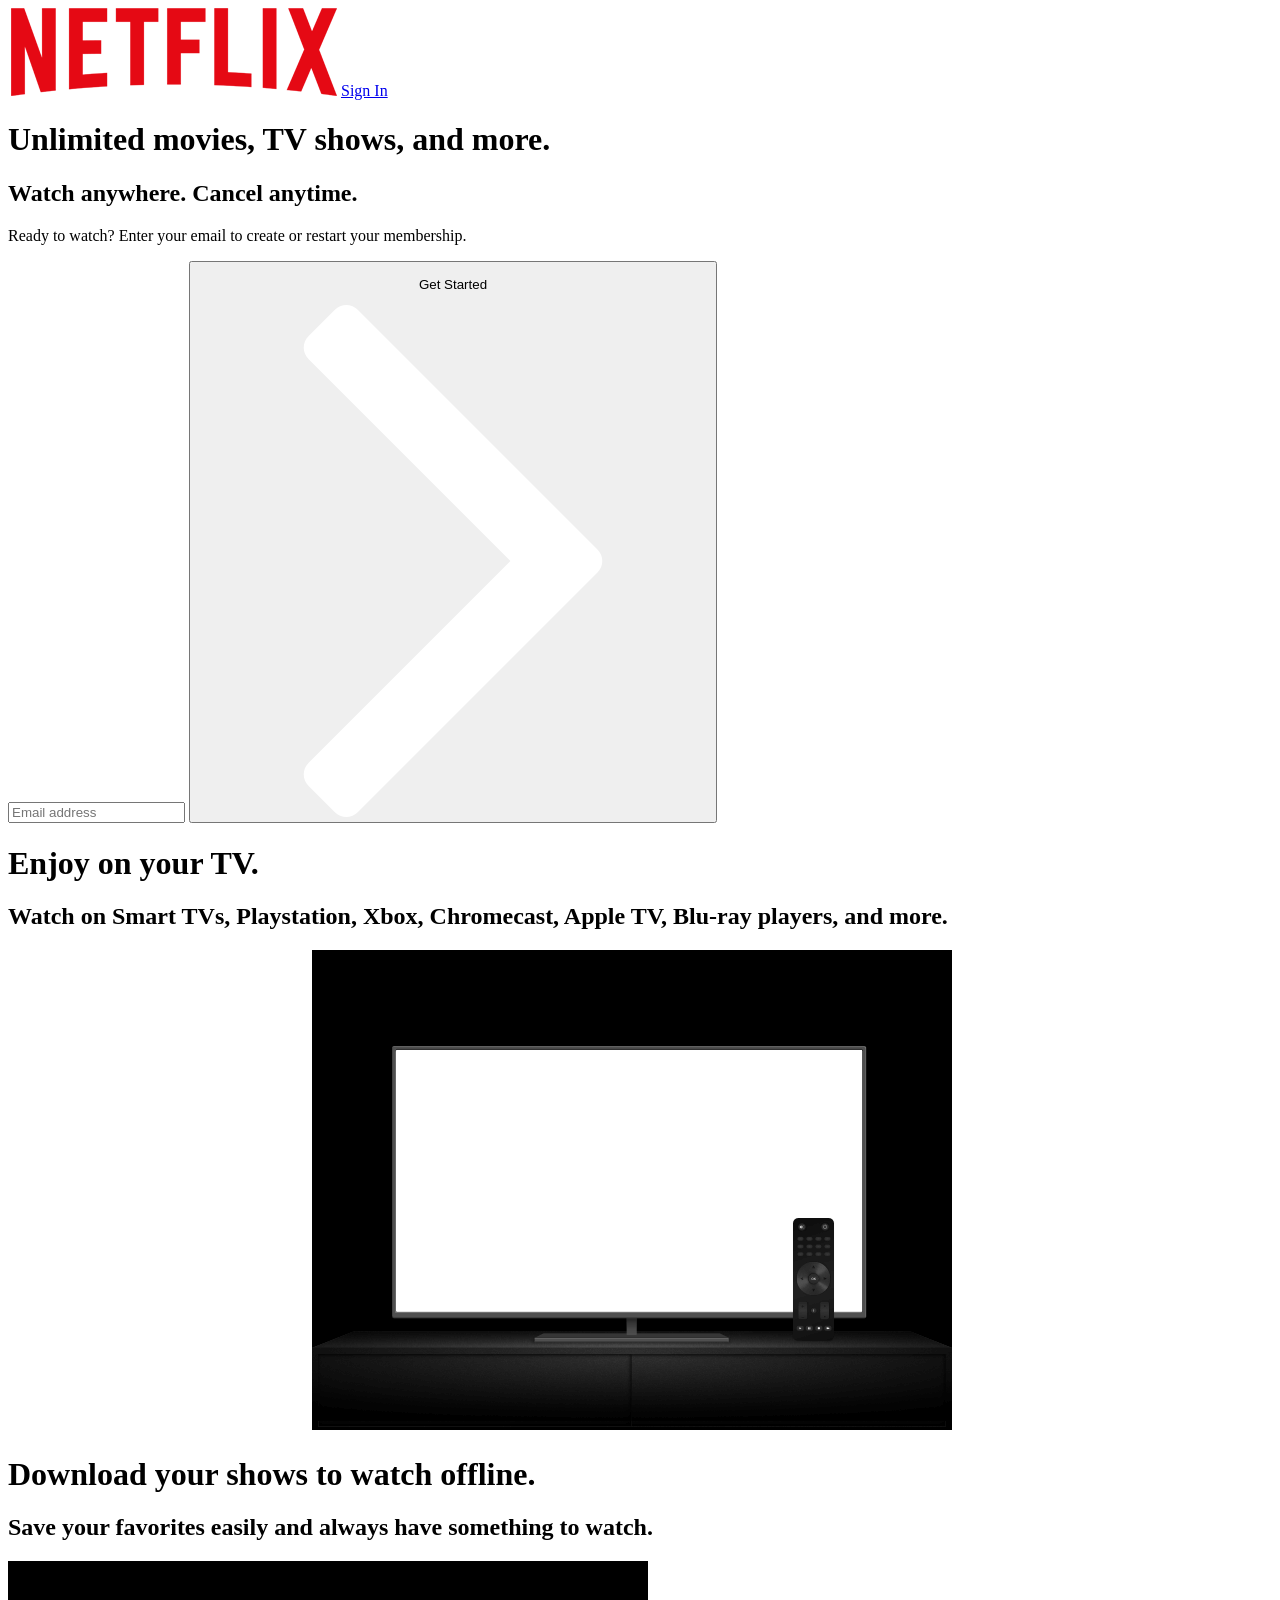
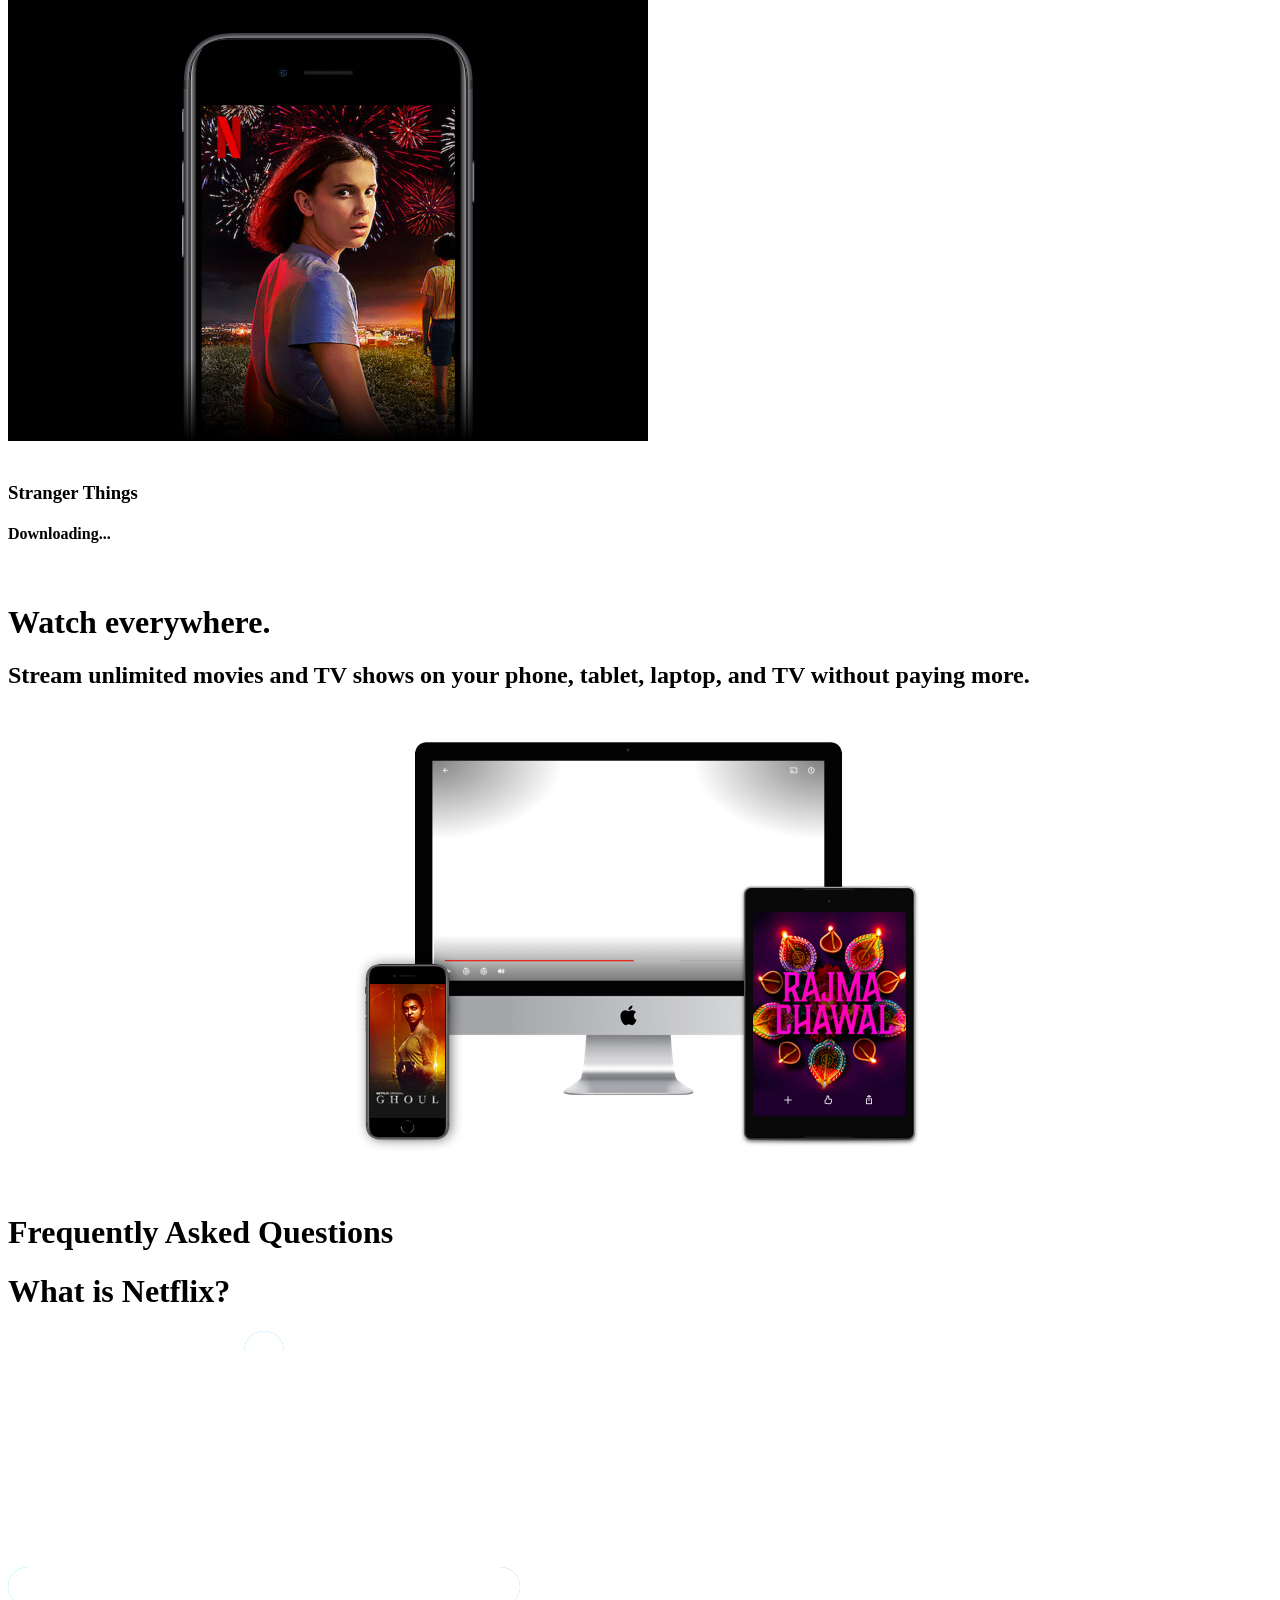
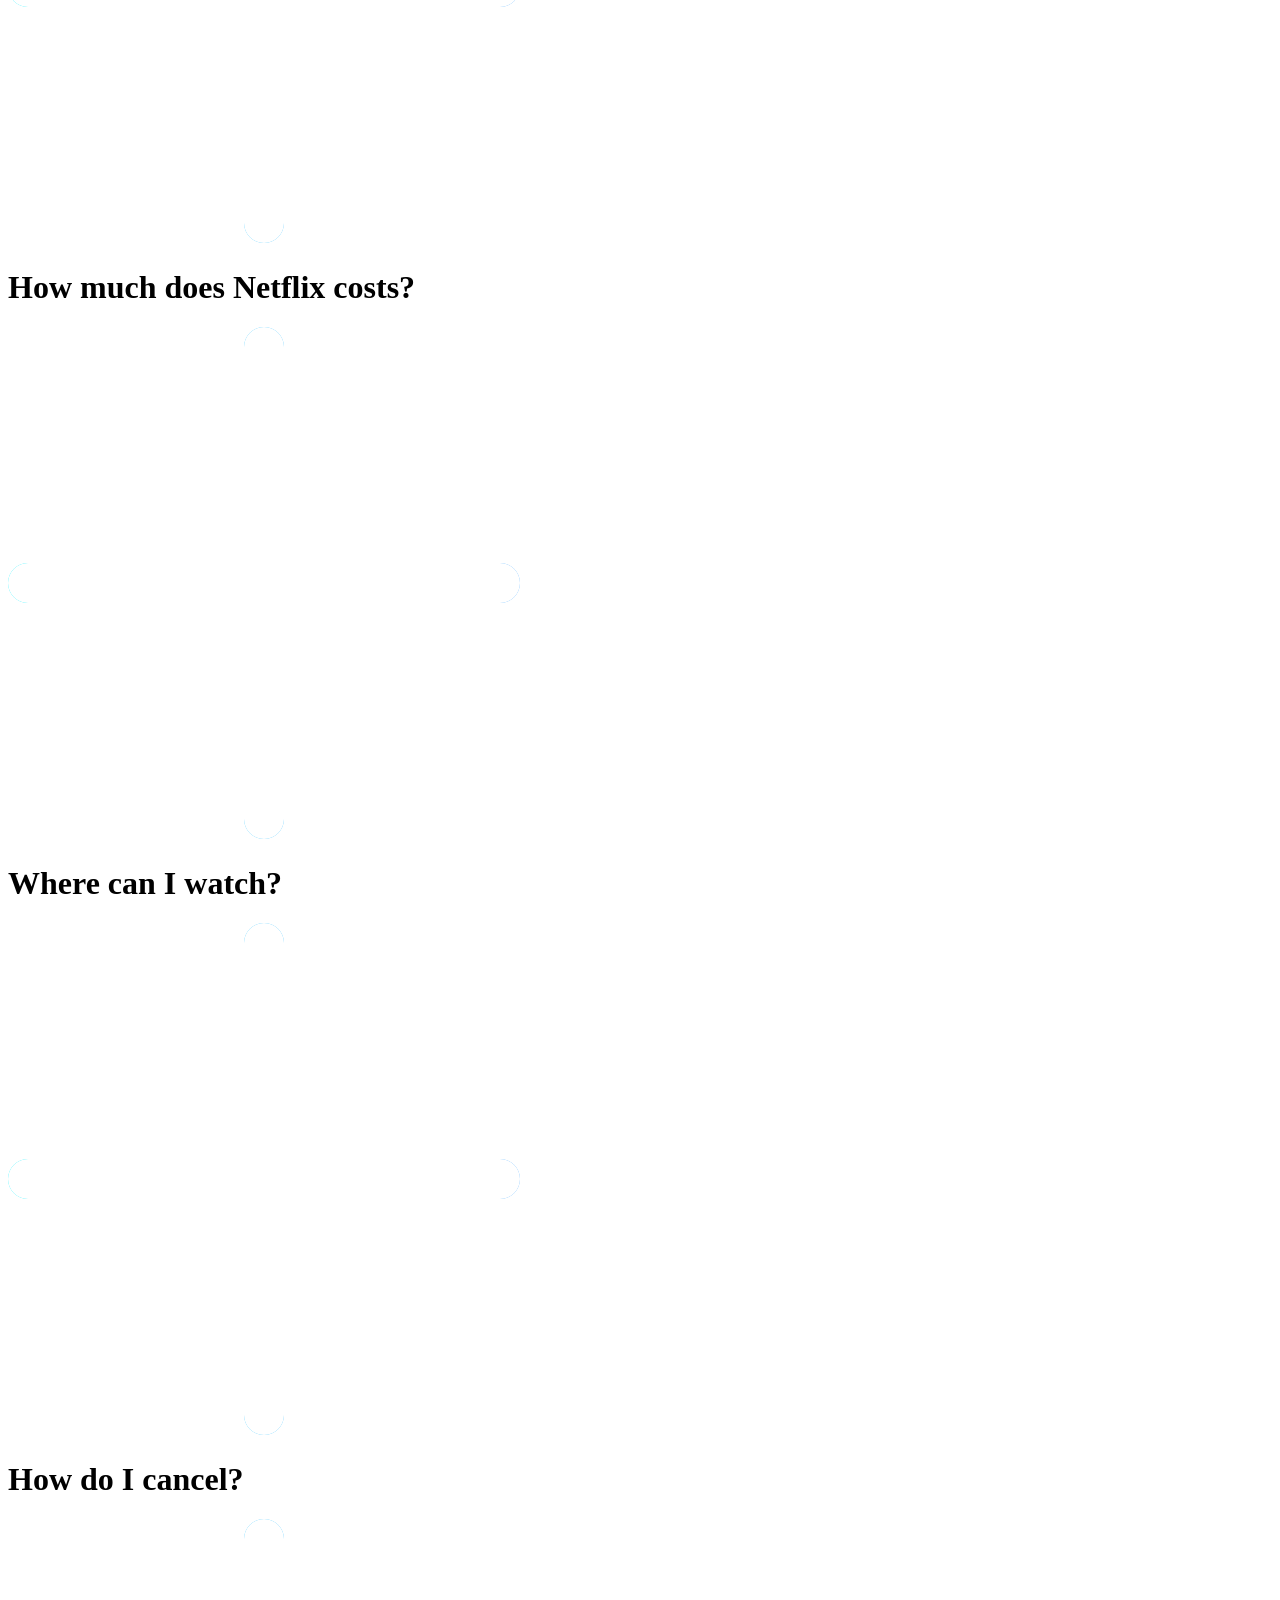
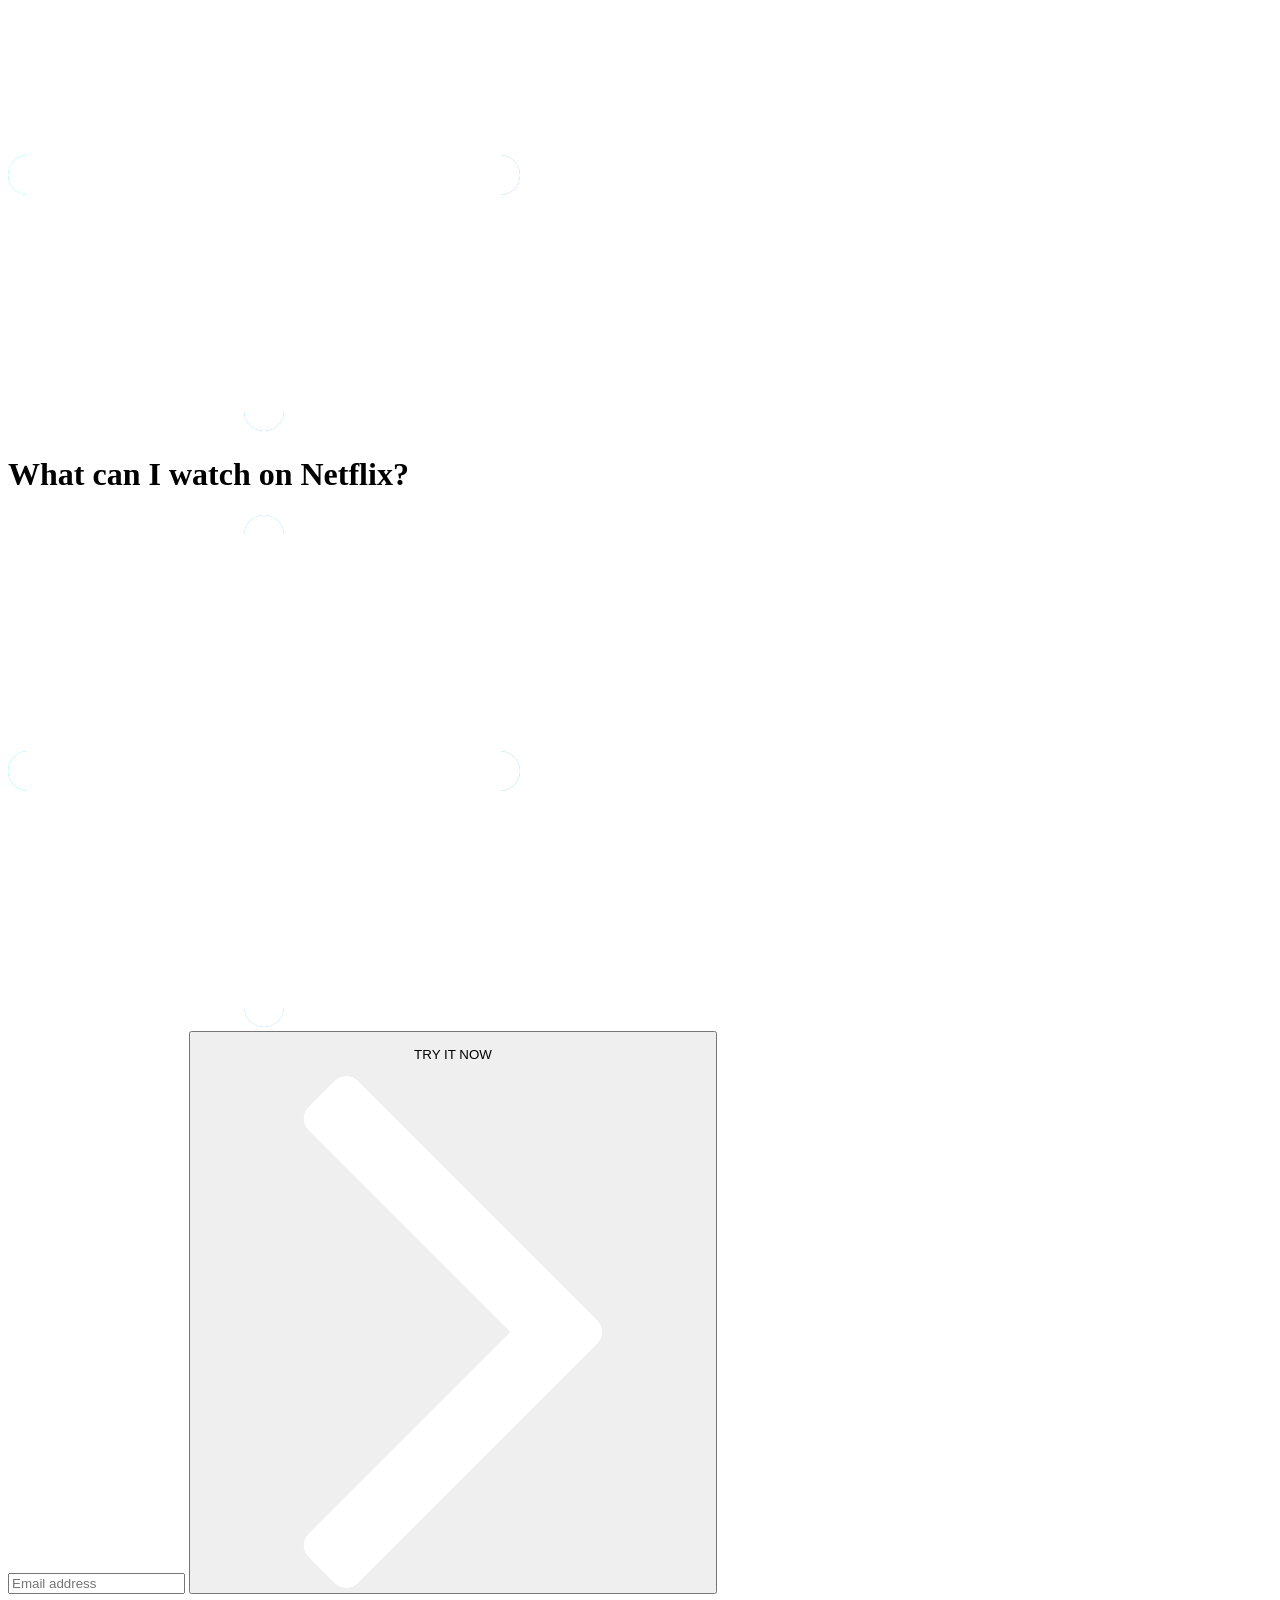
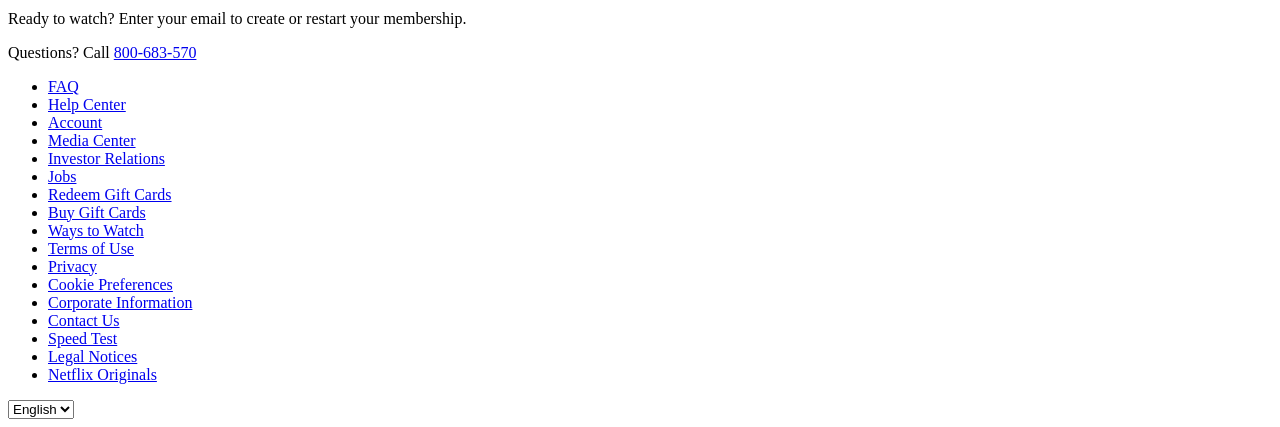
==== index.html @ 13918603 "1st commit" ====
<!DOCTYPE html>
<html lang="en">

<head>
    <meta charset="UTF-8">
    <meta name="viewport" content="width=device-width, initial-scale=1.0">
    <title>Netflix</title>
    <link rel="stylesheet" href="css/style.css">
    <link rel="shortcut icon" href="https://assets.nflxext.com/us/ffe/siteui/common/icons/nficon2016.ico">
</head>

<body>
    <!--HOME-->

    <div id="home-wrapper">
        <header>
            <img id="header-logo" src="img/index/logo.png" alt="Netflix logo">
            <a id="header-signin" href="sign.html" class="font-light">Sign In</a>
        </header>

        <div id="center-wrapper">
            <h1>Unlimited movies, TV shows, and more.</h1>
            <h2 class="font-light">Watch anywhere. Cancel anytime.</h2>

            <p class="p-under-form">Ready to watch? Enter your email to create or restart your
                membership.</p>

            <div class="form-wrapper">
                <form action="https://www.netflix.com/signup">
                    <input class="email" type="email" name="email" placeholder="Email address" required>
                    <button class="email-submit" type="submit">
                        <div class="submit-div">
                            <p> Get Started</p>
                            <img class="icon" src="img/index/arrow.png" alt="">
                        </div>
                    </button>
                </form>

               
            </div>

        </div>

    </div>
    <div class="spacer"></div>
    <!--ENJOY ON YOUR TV-->
    <div class="section-wrapper">
        <div class="section-center-wrapper">
            <div class="section-sidetext">
                <h1>Enjoy on your TV.</h1>
                <h2 class="font-light">Watch on Smart TVs, Playstation, Xbox, Chromecast, Apple TV, Blu-ray players, and
                    more.</h2>
            </div>
            <div class="section-media" id="tv-animation">
                <video id="tv-video" src="img/index/video-tv.m4v" muted autoplay loop></video>
                <img id="tv-overlay" src="img/index/tv.png" alt="">
            </div>
        </div>
    </div>
    <div class="spacer"></div>
    <!--DOWNLOAD SHOWS-->
    <div class="section-wrapper">
        <div class="section-center-wrapper" id="mobile-center-wrapper">
            <div class="section-sidetext" id="download-sidetext">
                <h1>Download your shows to watch offline.</h1>
                <h2 class="font-light">Save your favorites easily and always have something to watch.</h2>
            </div>
            <div class="section-media" id="mobile-wrapper">
                <img id="mobile" src="img/index/download.jpg" alt="">
                <div id="mobile-download">
                    <img id="show-cover" src="image/show-cover.png" alt="">
                    <div id="mobile-download-text">
                        <h3>Stranger Things</h3>
                        <h4>Downloading...</h4>
                    </div>
                    <div id="mobile-download-animation">
                        <img class="animation-element" id="download-icon" src="image/dw-animation/download.png" alt="">
                        <img class="animation-element" id="loading-icon" src="image/dw-animation/loading.png" alt="">
                        <img class="animation-element" id="smartphone-icon" src="image/dw-animation/smarphone.png"
                            alt="">
                    </div>
                </div>
            </div>
        </div>
    </div>
    <div class="spacer"></div>
    <!--WATCH EVERYWHERE-->
    <div class="section-wrapper" id="devices-wrapper">
        <div class="section-center-wrapper">
            <div class="section-sidetext" id="devices-sidetext">
                <h1>Watch everywhere.</h1>
                <h2 class="font-light">Stream unlimited movies and TV shows on your phone, tablet, laptop, and TV
                    without paying more.</h2>
            </div>
            <div class="section-media" id="devices-animation">
                <video id="devices-video" src="img/index/every_tv.m4v" muted autoplay loop></video>
                <img id="devices-overlay" src="img/index/medi.png" alt="">
            </div>
        </div>
    </div>

    <div class="spacer"></div>
    <!--FAQ-->
    <div class="section-wrapper">
        <div class="section-center-wrapper" id="faq-wrapper">
            <h1>Frequently Asked Questions</h1>
            <div id="faq-wrapper-content">
                <div class="faq-element">
                    <div class="faq-title">
                        <h1>What is Netflix?</h1>
                        <img class="plus-icon" src="img/index/plus.png" alt="">
                    </div>

                </div>
                <div class="faq-element">
                    <div class="faq-title">
                        <h1>How much does Netflix costs?</h1>
                        <img class="plus-icon" src="img/index/plus.png" alt="">
                    </div>

                </div>
                <div class="faq-element">
                    <div class="faq-title">
                        <h1>Where can I watch?</h1>
                        <img class="plus-icon" src="img/index/plus.png" alt="">
                    </div>

                </div>
                <div class="faq-element">
                    <div class="faq-title">
                        <h1>How do I cancel?</h1>
                        <img class="plus-icon" src="img/index/plus.png" alt="">
                    </div>

                </div>
                <div class="faq-element">
                    <div class="faq-title">
                        <h1>What can I watch on Netflix?</h1>
                        <img class="plus-icon" src="img/index/plus.png" alt="">
                    </div>
                </div>
            </div>
            <div class="form-wrapper" id="faq-form">
                <form action="https://www.netflix.com/signup">
                    <input class="email" type="email" name="email" placeholder="Email address" required>
                    <button class="email-submit" type="submit">
                        <div class="submit-div">
                            <p> TRY IT NOW</p>
                            <img class="icon" src="img/index/arrow.png" alt="">
                        </div>
                    </button>
                </form>
                <p class="p-under-form">Ready to watch? Enter your email to create or restart your
                    membership.</p>
            </div>
        </div>
    </div>

    <div class="spacer"></div>
    <!--FOOTER-->
    <footer class="section-wrapper" id="footer-wrapper">
        <div class="section-center-wrapper" id="footer-center-wrapper">
            <p id="contact-number">Questions? Call <a id="contact-number-link" href="tel:800-683-570">800-683-570</a>
            </p>
            <ul id="footer-links">
                <li class="footer-link-container"> <a class="footer-link-element"
                        href="https://help.netflix.com/en/node/412">FAQ</a></li>
                <li class="footer-link-container"> <a class="footer-link-element"
                        href="https://help.netflix.com/en/">Help Center</a></li>
                <li class="footer-link-container"> <a class="footer-link-element"
                        href="https://help.netflix.com/en/">Account</a></li>
                <li class="footer-link-container"> <a class="footer-link-element" href="https://media.netflix.com">Media
                        Center</a></li>
                <li class="footer-link-container"> <a class="footer-link-element"
                        href="https://www.netflixinvestor.com/ir-overview/profile/default.aspx">Investor Relations</a>
                </li>
                <li class="footer-link-container"> <a class="footer-link-element"
                        href="https://jobs.netflix.com/">Jobs</a> </li>
                <li class="footer-link-container"> <a class="footer-link-element"
                        href="https://www.netflix.com/it-en/redeem">Redeem Gift Cards</a> </li>
                <li class="footer-link-container"> <a class="footer-link-element"
                        href="https://www.netflix.com/gift-cards">Buy Gift Cards</a> </li>
                <li class="footer-link-container"> <a class="footer-link-element"
                        href="https://devices.netflix.com/en/">Ways to Watch</a> </li>
                <li class="footer-link-container"> <a class="footer-link-element"
                        href="https://help.netflix.com/legal/termsofuse">Terms of Use</a> </li>
                <li class="footer-link-container"> <a class="footer-link-element"
                        href="https://help.netflix.com/legal/privacy">Privacy</a> </li>
                <li class="footer-link-container"> <a class="footer-link-element"
                        href="https://help.netflix.com/legal/privacy#cookies">Cookie Preferences</a>
                </li>
                <li class="footer-link-container"> <a class="footer-link-element"
                        href="https://help.netflix.com/en/node/2101">Corporate Information</a> </li>
                <li class="footer-link-container"> <a class="footer-link-element"
                        href="https://help.netflix.com/en/contactus">Contact Us</a> </li>
                <li class="footer-link-container"> <a class="footer-link-element" href="https://fast.com/">Speed
                        Test</a> </li>
                <li class="footer-link-container"> <a class="footer-link-element"
                        href="https://help.netflix.com/legal/notices">Legal Notices</a> </li>
                <li class="footer-link-container"> <a class="footer-link-element"
                        href="https://www.netflix.com/it-en/browse/genre/839338">Netflix
                        Originals</a> </li>
            </ul>
            <div id="language-selector-wrapper">
                <div id="language-selector">
                    <select name="language" id="lang-dropdown">
                        <option value="english"><a href="">English</a></option>
                        <option value="italian"><a href="">Italiano</a></option>
                    </select>
                </div>
            </div>
        </div>

    </footer>
</body>

</html>
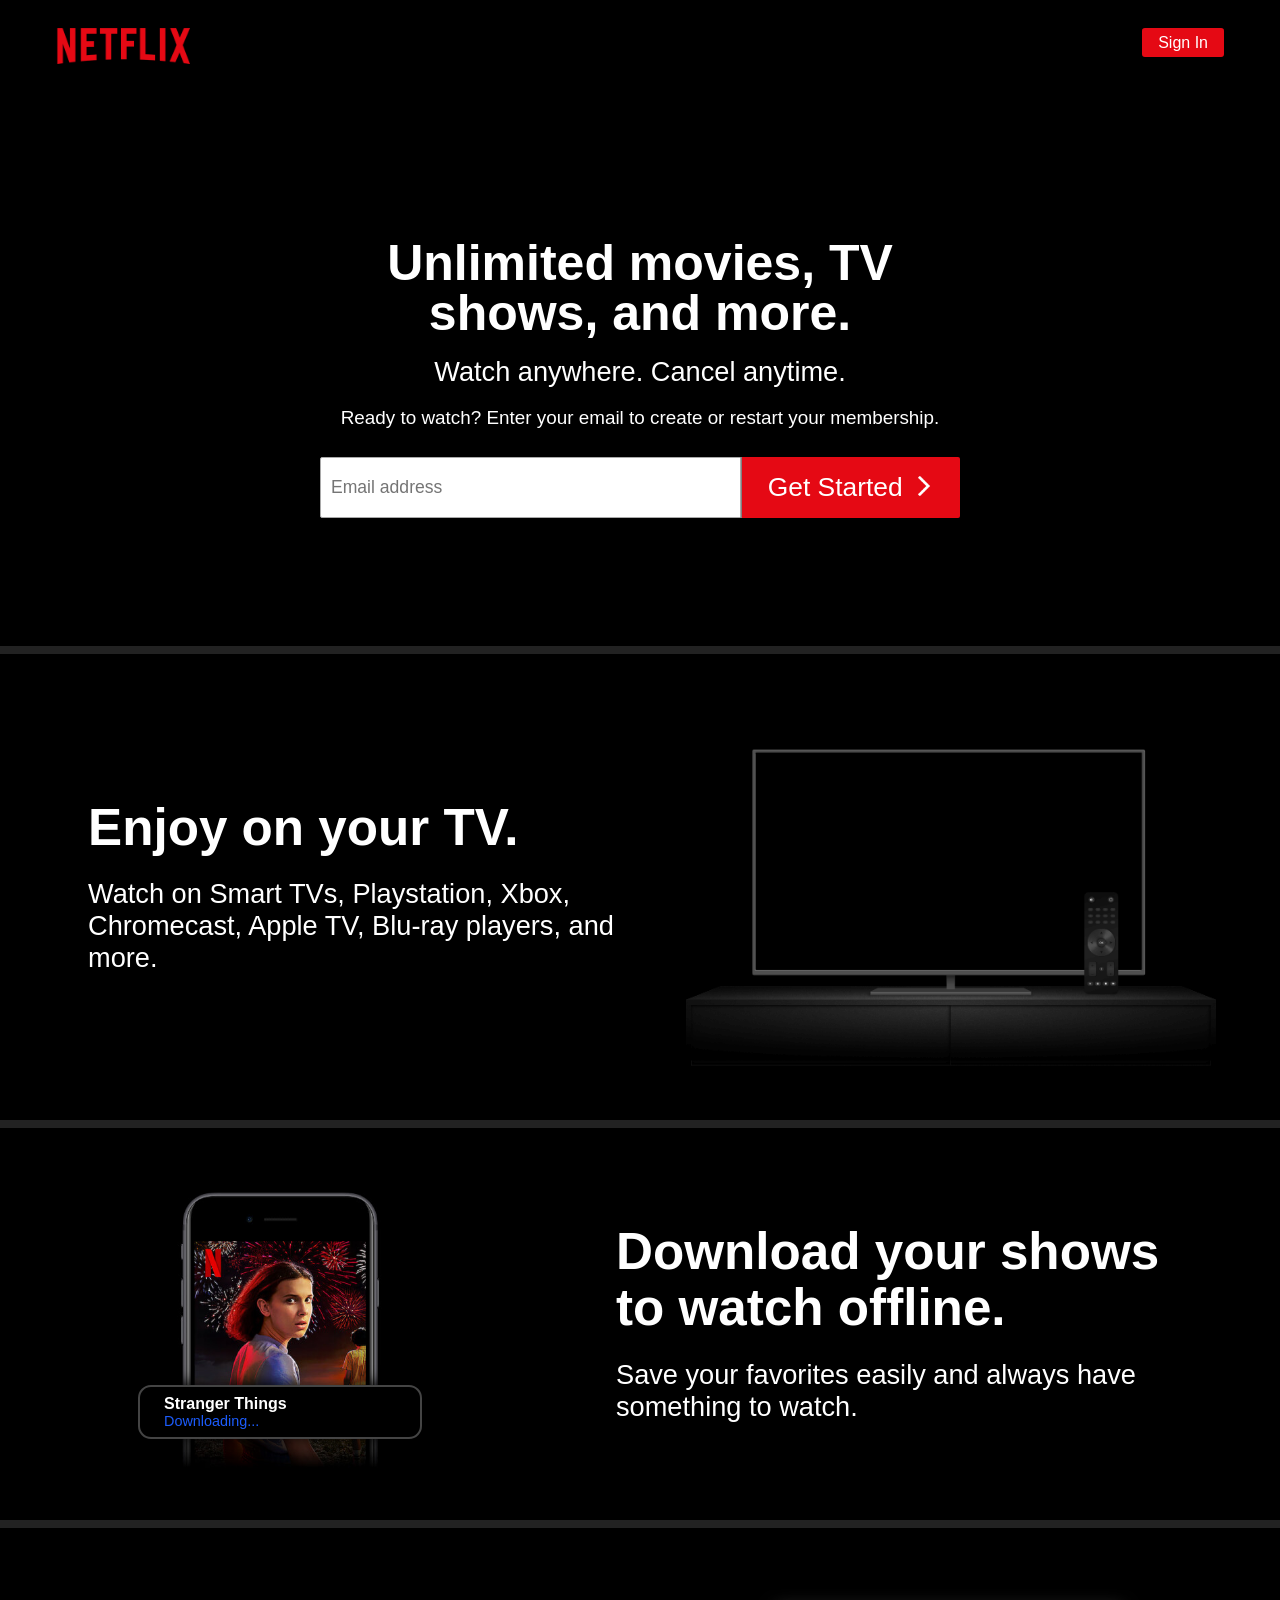
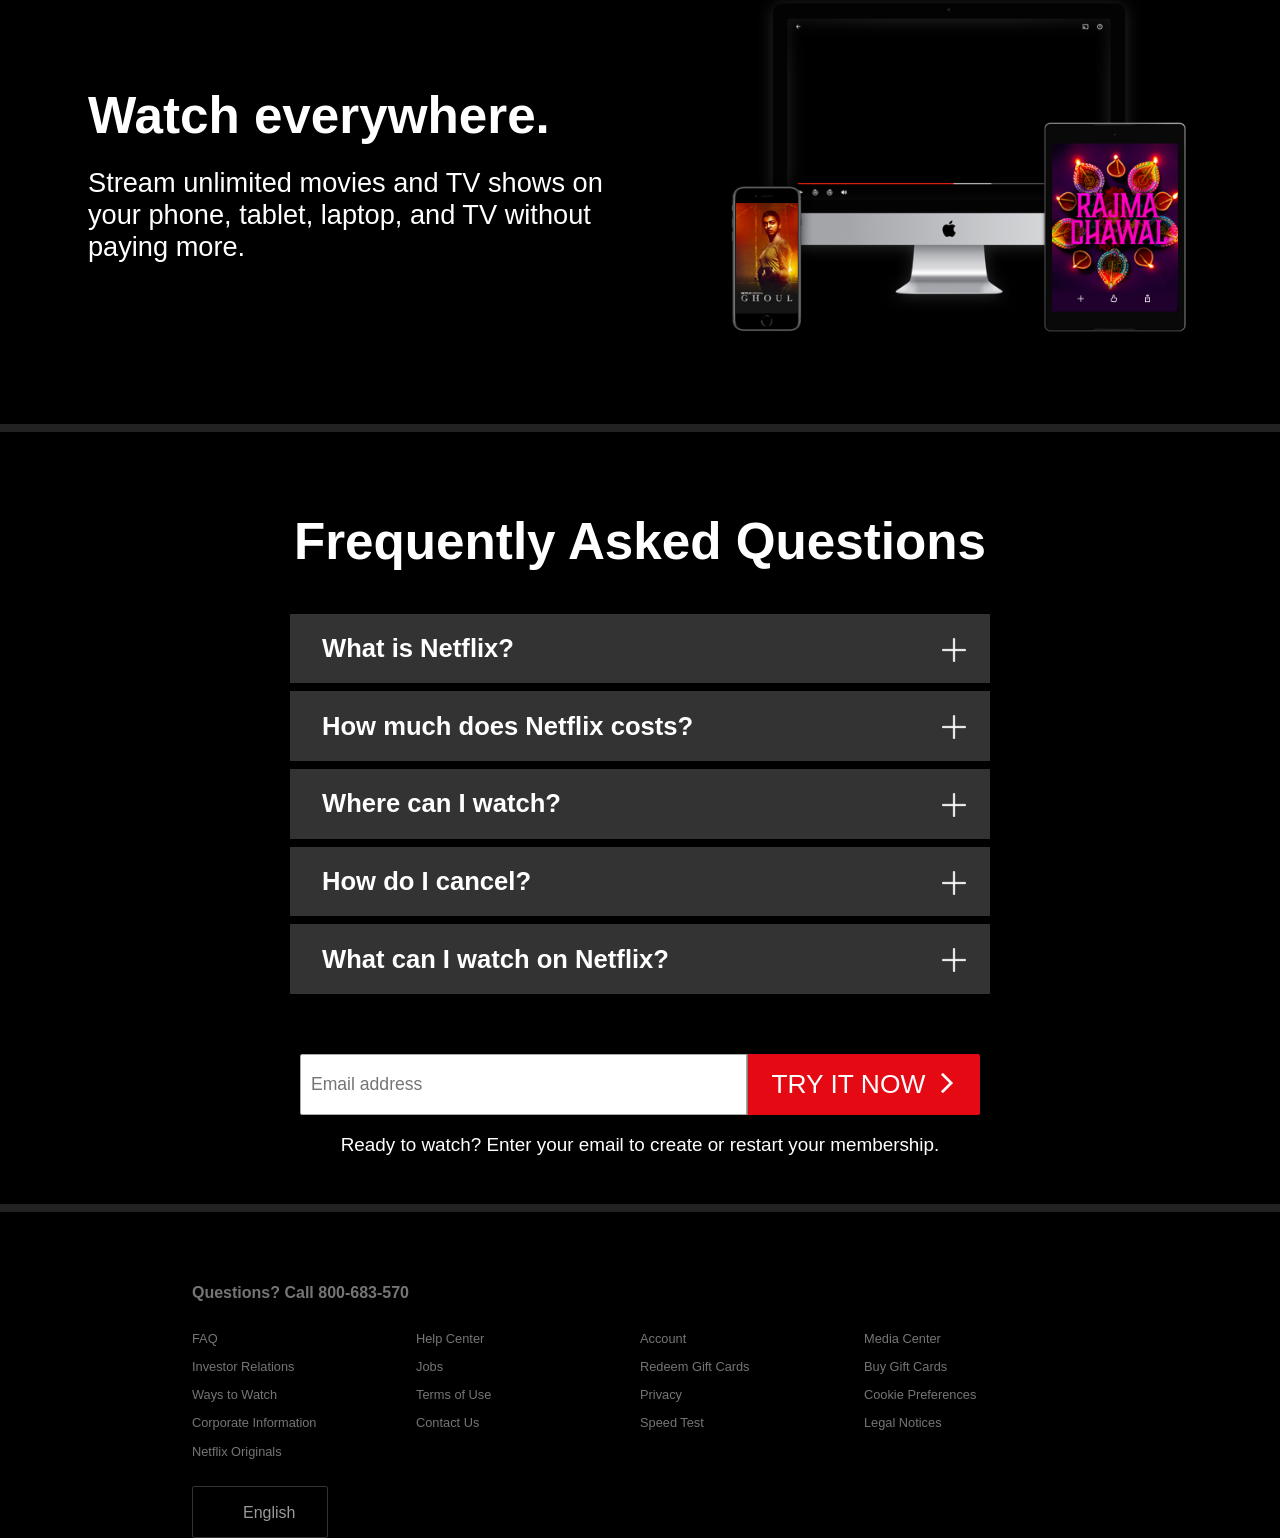
==== commit 3b03badd: "Update index.html" ====
--- a/index.html
+++ b/index.html
@@ -5,7 +5,7 @@
     <meta charset="UTF-8">
     <meta name="viewport" content="width=device-width, initial-scale=1.0">
     <title>Netflix</title>
-    <link rel="stylesheet" href="css/style.css">
+    <link rel="stylesheet" href="CSS/style.css">
     <link rel="shortcut icon" href="https://assets.nflxext.com/us/ffe/siteui/common/icons/nficon2016.ico">
 </head>
 
--- a/CSS/style.css
+++ b/CSS/style.css
@@ -0,0 +1,656 @@
+@import url('https://fonts.googleapis.com/css2?family=Roboto:wght@100;300;400;500;700;900&display=swap');
+@import url('https://fonts.googleapis.com/css2?family=Nunito+Sans:wght@200;300;400;600;700;800;900&display=swap');
+
+
+:root{
+    --netflix-red:  #e50914;    
+}
+/*  DEBUG  
+body, div, header, img, ul, ol, li, a, h1, h2, h3, h4, h5, h6, p, form, input, button, select, option, video{
+    outline: 1px red solid !important;   
+} /* /DEBUG  */
+
+body{
+    font-family: Nunito Sans, sans-serif;
+    font-weight: bold;
+    margin: 0;
+    background-color: black;
+    color: white;
+    overflow-x: hidden;
+}
+.font-light{
+    font-weight: 400;
+}
+.spacer{
+    background-color: #222;
+    height: .5rem;
+}
+
+/* HEADER */
+header{
+    padding-top: 1.75rem;   
+    margin: 0 auto;    
+}
+
+#header-logo{
+    max-width: 10.47rem;
+    margin-left: 3.5rem;    
+}
+
+#header-signin{    
+    margin-right: 3.5rem;
+    float: right;  
+    padding: 0.35rem 1rem;
+    text-decoration: none;
+    color: white;    
+    background-color: var(--netflix-red) ;
+    border-radius: 0.18rem;    
+}
+/* /HEADER */
+
+/* HOME*/
+#home-wrapper{          
+    background-image: url(https://assets.nflxext.com/ffe/siteui/vlv3/45e6f443-8eff-4c7b-ba24-fbdc84c37718/6a6dbcd9-9bbc-423e-a84d-7e39fb76d701/IN-en-20210927-popsignuptwoweeks-perspective_alpha_website_medium.jpg);
+    background-position: center;
+    background-repeat: no-repeat;
+    background-size: cover;
+    box-shadow: inset 0 0 1000px 100px  black;
+    padding-bottom: 8rem;
+}
+#center-wrapper{   
+    margin: 10.65rem auto 0;
+    max-width: 50rem;
+    text-align: center;    
+}
+#center-wrapper h1{
+    margin: 0;
+    font-size: 4.2em;
+    line-height: 1em;
+}
+#center-wrapper h2{    
+    margin: 1.12rem 0 0 0;
+    font-size: 1.7em;
+}
+
+/* form */
+.form-wrapper{       
+    max-width: 47.62rem;    
+    display: flex;
+    flex-direction: column;    
+}
+.form-wrapper form{
+    display: flex;
+    padding-top: 1.75rem;
+}
+.email{
+    width: 65.5%;
+    height: 4.25rem;
+    padding: 0;
+    margin: 0 auto;
+    border: 1px darkgrey solid;
+    border-top-left-radius: 2px;
+    border-bottom-left-radius: 2px;
+    text-indent: 0.62rem;
+    font-size: 1.1rem;    
+}
+.email-submit{
+    width: 34.2%;  
+    height: 4.37rem;    
+    margin: 0 auto;
+    border: none;
+    border-top-right-radius: 2px;
+    border-bottom-right-radius: 2px;
+    border-left: 1px grey solid;
+    background-color: var(--netflix-red);          
+}
+.email-submit:hover{
+    background-color: #f40612;
+    cursor: pointer;
+}
+
+.submit-div p{
+    display: inline;
+    color: white;
+    padding: 0;
+    margin: 0;
+    padding-right: 0.5rem;
+    font-size: 1.8rem;
+}
+.icon{
+    height: 1.25rem;
+}
+.p-under-form{    
+    font-size: 1.18em;
+    font-weight: 400;
+    text-align: center;
+    width: 100%;
+    margin-bottom: 0;
+}
+/* /form */
+/* /HOME */
+
+/* ENJOY TV */
+/* sidetext */
+.section-wrapper{
+    padding: 1rem 0 3rem;
+}
+.section-center-wrapper{
+    display: flex;
+    justify-content: center;
+    background-color: black;
+    padding: 0 4rem;
+}
+.section-sidetext{    
+    max-width: 34rem; 
+    margin: auto 0;             
+    padding: 2rem 3.5rem 0 1.5rem;   
+    text-align: initial;    
+}
+.section-sidetext h1{
+    margin: 0 0 0.6rem;
+    font-size: 3.2rem;
+    line-height: 3.5rem;
+}
+.section-sidetext h2{
+    font-size: 1.7rem;
+    margin-bottom: 0;
+}/*  /sidetext  */
+
+/* tv animation*/
+#tv-animation{
+    max-width: 530px;
+    width: 100%;
+    height: 100%;    
+    transform: translateY(0%);
+    margin: auto 0;  
+}
+#tv-overlay{
+    width: 100%;   
+}
+#tv-video{
+    position: absolute;    
+    width: 72.4%;    
+    left: 13.3%;
+    top: 20.6%;  
+}/*  /tv animation*/
+/*  /ENJOY TV  */
+
+/*  DOWNLOAD  */
+#mobile-wrapper{
+    position: relative;
+    order: 1;
+    margin:auto 6rem auto 0;
+    height: 100%;
+    min-width: var(--min-width);
+
+}
+#download-sidetext{
+    order: 2;
+}
+/*  mobile  */
+#mobile{  
+    max-width: 504px;
+    width: 100%;    
+}
+#mobile-download{
+    position: absolute;
+    left: 50%;
+    transform: translateX(-50%);
+    bottom: 10%;
+    display: flex;    
+    min-width: 264px;
+    width: 60%;
+    padding: .5rem;
+    margin: 0 auto;
+    border: 2px solid #444;
+    border-radius: 13px;
+    background-color: black;
+    box-shadow: 0 0 15px 2px black;    
+}
+#show-cover{
+    max-width: 3.57rem;   
+}
+#mobile-download-text{   
+    max-width: 14rem;
+    margin-left: 1rem;
+    display: flex;
+    flex-direction: column;
+    justify-content: center;
+    width: 100%;
+}
+#mobile-download-text h3{
+    margin: 0;
+    font-size: 1rem;
+}
+#mobile-download-text h4{
+    margin: 0;
+    font-size: .9rem;
+    font-weight: lighter;
+    color: #1c5cfc;
+    
+} /*  /mobile  */
+/*  mobile animation  */
+#mobile-download-animation{
+    max-width: 1.5rem;
+    width: 100%;
+    align-self: center;
+    margin-bottom: 1.5rem;
+}
+.animation-element{
+    width: 1.5rem;
+    position: absolute;
+    right: 1rem;    
+    opacity: 0;
+    animation-iteration-count: infinite;
+}
+
+#download-icon{   
+    animation: download-animation 7s infinite;  
+    width: 1.2rem;    
+}
+@keyframes download-animation{
+    0%{opacity: 1;}
+    18%{opacity: 1;}
+    20%{opacity: 0;}
+}
+#loading-icon{   
+    animation: loading-animation 7s infinite;
+    animation-timing-function: linear;
+}
+@keyframes loading-animation{
+    19%{opacity: 0;
+        transform: rotate(900deg);}
+    20%{opacity: 1;}
+    78%{opacity: 1;}
+    80%{opacity: 0;
+        transform: rotate(0deg);}
+}
+#smartphone-icon{    
+    animation: smartphone-animation 7s infinite;
+}
+@keyframes smartphone-animation{   
+    79%{opacity: 0;}
+    80%{opacity: 1;}
+    99%{opacity: 1;}
+    100%{opacity: 0;}
+}/* /mobile animation */
+/* /DOWNLOAD  */
+
+
+/*  DEVICES  */
+#devices-animation{
+    position: relative;   
+    width: 100%;
+    max-width: 550px;
+    height: 100%;   
+    margin: auto 0;
+    padding-top: 2rem;
+}
+#devices-video{
+    position: absolute;
+    width: 61.23%;
+    height: auto;
+    right: 20%;
+    top: 17%;
+    z-index: 1;
+}
+#devices-overlay{
+    position: relative;
+    width: 100%;
+    z-index: 1;
+}
+/*  /DEVICES  */
+
+
+/*  FAQ  */
+/* faq elements*/
+#faq-wrapper{
+    display: block;
+    margin: 0 auto;   
+}
+#faq-wrapper-content{
+    width: 45%;
+    min-width: 700px;
+    margin: 0 auto;
+}
+#faq-wrapper > h1{
+    text-align: center;
+    margin: 0;
+    padding: 4rem 0 2.2rem;
+    font-size: 3.2rem;
+}
+.faq-element{
+    background-color: #333 ;
+    margin-top: .5rem;    
+}
+.faq-element:hover{
+    cursor: pointer;
+}
+.faq-title h1{
+    font-size: 1.6rem;
+    font-weight: 600;
+    margin: 1.27rem 2rem ;
+    display: inline-block;
+}
+.faq-title img{
+    float: right;
+    width: 1.5rem;
+    margin: 1.5rem;
+} /*  /faq elements  */
+/* faq form*/
+#faq-form{
+    margin: 2rem auto 0;
+}/*  /faq form */
+/* /FAQ   */
+
+/*  FOOTER  */
+#footer-wrapper{
+    color: #757575;  
+    margin: 4.5rem auto 0 auto;
+    padding: 0;
+}
+#footer-center-wrapper{    
+    height: auto;   
+    
+    max-width: 56rem;
+    display: block;
+    margin: 0 auto;
+}
+/*  footer links */
+#contact-number{   
+   color: inherit;
+   font-weight: 600;
+   margin-bottom: 1.7rem;   
+   margin-left: auto;
+}
+#contact-number-link{
+    color: inherit;
+    text-decoration: none;
+}
+#footer-center-wrapper a:hover{
+    text-decoration: underline;
+}
+#footer-links{
+    list-style-type: none;        
+    display: flex;
+    flex-wrap: wrap;    
+    font-weight: 500;
+    padding: 0;
+}
+.footer-link-container{     
+    width: 25%;
+    min-width: 135px;
+    margin-bottom: 0.63rem;
+    
+}
+.footer-link-element{
+    color: inherit;
+    text-decoration: none;
+    font-size: 0.8rem;
+}
+/*  /footer links*/
+/*  language selector  */
+#language-selector{
+    position: relative;    
+    width: 8.5rem;    
+}
+#language-selector::before{
+    content: url(image/globe-icon.png);
+    position: absolute;
+    top: 55%;
+    left: 15%;
+    transform: translate(-50%, -50%)
+}
+#language-selector::after{
+    content: url(image/language-arrow.png);
+    position: absolute;
+    top: 45%;
+    left: 90%;
+    transform: translate(-50%, -50%);
+}
+#lang-dropdown{
+    color: #999;        
+    border: 1px solid #333;
+    border-radius: 2px;
+    font-size: 1rem;
+    background-color: black;
+    width: inherit;
+    height: 3.3rem;
+    padding-left: 50px;   
+    -moz-appearance:none;
+    -webkit-appearance:none;
+    appearance:none;
+}
+#footer-center-wrapper h6{
+    font-size: .8rem;    
+    margin: 1.5rem 0 2rem 0;
+}
+/*  /language selector */
+/*  /FOOTER  */
+
+
+/*      MEDIA QUERIES       */
+
+
+@media (max-width: 1430px){
+	#home-wrapper{
+		max-height: 42rem;
+	}
+	#header-logo{
+		max-width: 8.37rem;
+	}
+	#center-wrapper{
+		max-width: 40rem;
+	}
+	#center-wrapper h1{
+		font-size: 3.125rem;
+	}
+	.form-wrapper{
+		max-width: 42.5rem;   
+    }
+	.email{
+		max-height: 3.7rem;
+	}
+	.email-submit{
+		max-height: 3.8rem;		
+	}
+	.email-submit p{
+		font-size: 1.65rem
+	}
+	#show-cover{
+		max-width: 3.22rem;
+	}
+}
+
+@media (max-width: 950px){
+    #header-logo{
+		max-width: 6.75rem;
+    }
+    #center-wrapper{
+        margin-top: 9.65rem;
+    }
+    .form-wrapper{       
+        flex-direction: column-reverse;
+    }
+    .form-wrapper form{
+        display: flex;
+        flex-direction: column;
+        padding-top: .8rem;     
+    }
+    .email{
+        width: 78%;
+    }
+    .email-submit{
+        margin-top: 1rem;
+        height: 2.5rem;
+        width: 10rem;
+        border: none;
+        border-radius: 2px;
+    }
+    .email-submit p{
+        font-size: 1rem;
+    }
+    .icon{
+        height: .75rem;
+        margin: .25rem .25rem 0 0;
+        float: right;
+    }
+    .section-wrapper{
+        padding: 4.4rem 0;
+    }
+    .section-sidetext{
+        text-align: center;
+        padding: 0;
+        max-width: 50rem;
+    }
+    .section-sidetext h1{
+        font-size: 2.5rem;
+    }
+    .section-sidetext h2{
+        font-size: 1.25rem;
+    }
+    .section-center-wrapper{
+        flex-direction: column;
+        align-items: center;
+    }
+    #tv-animation{
+        max-width: 600px;        
+    }
+    #mobile{
+        max-width: 800px;        
+    }
+    #devices-animation{
+        max-width: 600px;
+    }
+    #mobile-center-wrapper{
+        flex-direction: column-reverse;
+    }
+    #mobile-wrapper{
+        margin: 0;
+    }
+    #devices-animation{
+        padding: 0;
+    }
+    #devices-video{
+        top: 10%;
+    }
+    #faq-wrapper-content{
+        width: 94%;
+        min-width: 370px;
+    }
+    #faq-wrapper > h1{
+        font-size: 2.5rem;
+        padding: 0 0 1rem
+    }
+    #faq-form{
+        margin-top: 1rem;
+    }
+    .faq-title h1{
+        font-size: 1.2rem;
+        margin: 1rem 1.5rem;        
+    }
+    .faq-title img{
+        width: 1.2rem;
+        margin: 1rem 1.2rem;
+    }
+    .p-under-form{
+        width: 70%;
+        font-size: 1.5rem;
+        margin-left: auto;
+        margin-right: auto;
+        margin: 12px auto 0 auto;
+    }
+    #faq-wrapper-content{
+        width: 95%;
+    }
+}
+@media (max-width: 550px){
+    #home-wrapper{
+        padding-bottom: 4.5rem;
+    }
+    #center-wrapper{
+        margin-top: 5.5rem;
+    }
+    #header-logo{
+        max-width: 90px;
+        margin-left: 10%;
+    }
+    #header-signin{
+        padding: .25rem .5rem;
+        margin-right: 5%;
+        font-size: .9rem;
+    }
+    #center-wrapper h1{
+        font-size: 1.7rem;
+        padding: 0 2rem;
+    }
+    #center-wrapper h2{
+        font-size: 1.2rem;
+    }
+    .email{
+        width: 90%;
+        max-height: 2.7rem;
+        font-size: .9rem;
+    }
+    .p-under-form{font-size: 1.2rem;}
+
+    .section-wrapper{
+        padding: 3rem 0;
+    }
+    .section-center-wrapper{
+        padding: 0 2rem;
+    }
+    .section-sidetext h1{
+        font-size: 1.6rem;
+        line-height: initial;
+        margin: 0;
+    }
+    .section-sidetext h2{
+        font-size: 1.1rem;     
+        margin: 0;   
+    }
+    #devices-animation{
+        padding: 0;
+    }
+    #devices-video{
+        top: 10%;
+    }
+    #faq-wrapper{
+        padding: 0;
+    }
+    #faq-wrapper > h1{
+        font-size: 1.7rem;
+    }
+    #faq-wrapper-content{
+        width: 100%;
+    }
+    .faq-title{
+        font-size: 1.1rem ;
+    }
+    .faq-title h1{
+        margin: .85rem 1.5rem
+    }
+    #footer-center-wrapper{
+        padding: 0 3rem;
+    }
+}
+@media (max-width: 350px){
+    #home-wrapper{
+        padding-bottom: 3rem;
+    }
+    #center-wrapper{
+        margin-top: 4rem;
+    }
+    #faq-wrapper-content{
+        min-width: 350px;
+    }
+    .faq-title h1 {
+        margin: .8rem 0 .8rem 1.5rem;
+    }
+    #faq-title img{
+        margin: 1rem 1.2rem 1rem 0;
+    }
+    #footer-center-wrapper{
+        padding: 0 1.5rem;
+    }
+}
